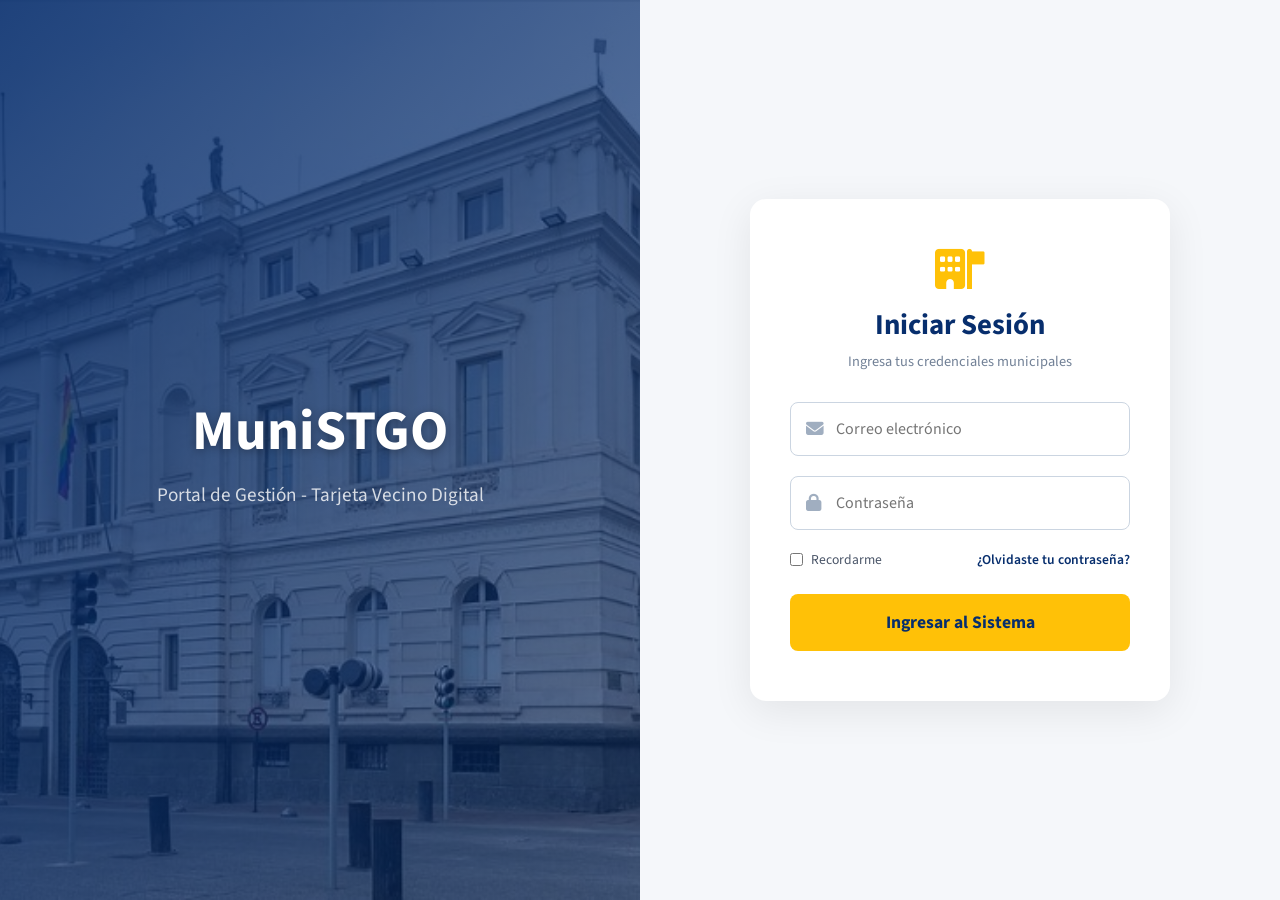
==== vistas/admin.html @ 97482620 "se agrego autentificacion para el login y panel de administrador." ====
<!DOCTYPE html>
<html lang="es">
<head>
    <meta charset="UTF-8">
    <meta name="viewport" content="width=device-width, initial-scale=1.0">
    <title>Panel de Administración | MuniSTGO</title>
    <link rel="preconnect" href="https://fonts.googleapis.com">
    <link rel="preconnect" href="https://fonts.gstatic.com" crossorigin>
    <link href="https://fonts.googleapis.com/css2?family=Source+Sans+3:wght@400;600;700&display=swap" rel="stylesheet">
    <link rel="stylesheet" href="https://cdnjs.cloudflare.com/ajax/libs/font-awesome/6.4.0/css/all.min.css">
    <link rel="stylesheet" href="../css/administrador.css">
</head>
<body class="admin-body">

    <div class="admin-wrapper">
        
        <aside class="admin-sidebar">
            <div class="sidebar-logo">
                <i class="fa-solid fa-building-flag"></i>
                <h2>MuniSTGO</h2>
                <span>Portal Administrativo</span>
            </div>

            <nav class="sidebar-nav">
                <ul>
                    <li><a href="#" class="nav-link active" data-target="seccion-inicio"><i class="fa-solid fa-house"></i> Inicio</a></li>
                </ul>

                <p class="nav-title">Gestión de Tarjetas</p>
                <ul>
                    <li><a href="#" class="nav-link" data-target="seccion-crear-tarjeta"><i class="fa-solid fa-id-card"></i> Crear Tarjeta Vecino</a></li>
                    <li><a href="#" class="nav-link" data-target="seccion-lista-tarjetas"><i class="fa-solid fa-list-check"></i> Listado de Tarjetas</a></li>
                </ul>

                <p class="nav-title">Gestión de Vecinos</p>
                <ul>
                    <li><a href="#" class="nav-link" data-target="seccion-crear-usuario"><i class="fa-solid fa-user-plus"></i> Crear Usuario/Vecino</a></li>
                    <li><a href="#" class="nav-link" data-target="seccion-lista-usuarios"><i class="fa-solid fa-users"></i> Directorio de Vecinos</a></li>
                </ul>
            </nav>

            <div class="sidebar-footer">
                <a href="login.html" class="btn-logout"><i class="fa-solid fa-arrow-right-from-bracket"></i> Cerrar Sesión</a>
            </div>
        </aside>

        <main class="admin-main">
            
            <header class="main-header-admin">
                <div class="header-search">
                    <i class="fa-solid fa-magnifying-glass"></i>
                    <input type="text" placeholder="Buscar por RUT o Nombre...">
                </div>
                <div class="header-user">
                    <span class="user-role">Administrador Sistema</span>
                    <div class="user-avatar"><i class="fa-solid fa-user-tie"></i></div>
                </div>
            </header>

            <div class="content-area">

                <section class="admin-section active-section" id="seccion-inicio">
                    <div class="section-intro">
                        <h2>Panel de Administración</h2>
                        <p>Bienvenido al portal de gestión municipal</p>
                    </div>

                    <div class="stats-grid">
                        <div class="stat-card">
                            <div class="stat-icon blue"><i class="fa-solid fa-users"></i></div>
                            <div class="stat-info">
                                <span class="stat-title">Usuarios Registrados</span>
                                <strong class="stat-value">1,245</strong>
                                <span class="stat-desc"><i class="fa-solid fa-arrow-trend-up"></i> +12% este mes</span>
                            </div>
                        </div>
                        <div class="stat-card">
                            <div class="stat-icon green"><i class="fa-solid fa-id-card"></i></div>
                            <div class="stat-info">
                                <span class="stat-title">Tarjetas Activas</span>
                                <strong class="stat-value">856</strong>
                                <span class="stat-desc"><i class="fa-solid fa-arrow-trend-up"></i> +5% este mes</span>
                            </div>
                        </div>
                        <div class="stat-card">
                            <div class="stat-icon yellow"><i class="fa-solid fa-gift"></i></div>
                            <div class="stat-info">
                                <span class="stat-title">Beneficios Activos</span>
                                <strong class="stat-value">42</strong>
                                <span class="stat-desc text-muted">Nuevos convenios</span>
                            </div>
                        </div>
                        <div class="stat-card">
                            <div class="stat-icon red"><i class="fa-solid fa-file-signature"></i></div>
                            <div class="stat-info">
                                <span class="stat-title">Consultas Hoy</span>
                                <strong class="stat-value">128</strong>
                                <span class="stat-desc text-muted">En tiempo real</span>
                            </div>
                        </div>
                    </div>
                </section>

                <section class="admin-section" id="seccion-crear-tarjeta" style="display: none;">
                    <div class="admin-card">
                        <div class="card-header">
                            <div class="card-icon"><i class="fa-solid fa-id-card"></i></div>
                            <div>
                                <h3>Generar Nueva Tarjeta Vecino</h3>
                                <p>Complete los datos para emitir una nueva credencial digital.</p>
                            </div>
                        </div>

                        <form class="admin-form" id="form-crear-tarjeta">
                            <div class="form-grid-2">
                                <div class="input-group">
                                    <label for="tarjeta-rut">RUT del Vecino <span class="required">*</span></label>
                                    <input type="text" id="tarjeta-rut" placeholder="Ej: 12345678-9" required>
                                </div>
                                <div class="input-group">
                                    <label for="tarjeta-telefono">Teléfono (Opcional)</label>
                                    <input type="tel" id="tarjeta-telefono" placeholder="Ej: +56 9 1234 5678">
                                </div>
                                <div class="input-group">
                                    <label for="tarjeta-nombres">Nombres <span class="required">*</span></label>
                                    <input type="text" id="tarjeta-nombres" placeholder="Ingrese nombres" required>
                                </div>
                                <div class="input-group">
                                    <label for="tarjeta-apellidos">Apellidos <span class="required">*</span></label>
                                    <input type="text" id="tarjeta-apellidos" placeholder="Ingrese apellidos" required>
                                </div>
                            </div>
                            <div class="form-actions">
                                <button type="button" class="btn-secondary">Cancelar</button>
                                <button type="submit" class="btn-primary"><i class="fa-solid fa-save"></i> Generar Tarjeta</button>
                            </div>
                        </form>
                    </div>
                </section>

                <section class="admin-section" id="seccion-crear-usuario" style="display: none;">
                    <div class="admin-card">
                        <div class="card-header">
                            <div class="card-icon"><i class="fa-solid fa-user-plus"></i></div>
                            <div>
                                <h3>Registrar Nuevo Usuario/Vecino</h3>
                                <p>Inscripción de un nuevo residente en la base de datos municipal.</p>
                            </div>
                        </div>

                        <form class="admin-form" id="form-crear-usuario">
                            <div class="form-grid-2">
                                <div class="input-group">
                                    <label for="vecino-rut">RUT <span class="required">*</span></label>
                                    <input type="text" id="vecino-rut" placeholder="Ej: 12345678-9" required>
                                </div>
                                <div class="input-group">
                                    <label for="vecino-fecha-nac">Fecha de Nacimiento <span class="required">*</span></label>
                                    <input type="date" id="vecino-fecha-nac" required>
                                </div>
                                <div class="input-group">
                                    <label for="vecino-nombres">Nombres <span class="required">*</span></label>
                                    <input type="text" id="vecino-nombres" placeholder="Ingrese nombres" required>
                                </div>
                                <div class="input-group">
                                    <label for="vecino-apellidos">Apellidos <span class="required">*</span></label>
                                    <input type="text" id="vecino-apellidos" placeholder="Ingrese apellidos" required>
                                </div>
                            </div>

                            <hr class="form-divider">

                            <div class="form-grid-2">
                                <div class="input-group span-2">
                                    <label for="vecino-direccion">Dirección de Residencia <span class="required">*</span></label>
                                    <input type="text" id="vecino-direccion" placeholder="Calle, Avenida, Pasaje..." required>
                                </div>
                                <div class="input-group">
                                    <label for="vecino-numero">Número de Dirección <span class="required">*</span></label>
                                    <input type="text" id="vecino-numero" placeholder="Ej: 1234" required>
                                </div>
                                <div class="input-group">
                                    <label for="vecino-telefono">Teléfono de Contacto <span class="required">*</span></label>
                                    <input type="tel" id="vecino-telefono" placeholder="Ej: +56 9 1234 5678" required>
                                </div>
                                <div class="input-group span-2">
                                    <label for="vecino-email">Correo Electrónico <span class="required">*</span></label>
                                    <input type="email" id="vecino-email" placeholder="ejemplo@correo.com" required>
                                </div>
                            </div>

                            <div class="form-actions">
                                <button type="button" class="btn-secondary">Limpiar Formulario</button>
                                <button type="submit" class="btn-primary"><i class="fa-solid fa-user-check"></i> Registrar Vecino</button>
                            </div>
                        </form>
                    </div>
                </section>

                <section class="admin-section" id="seccion-lista-tarjetas" style="display: none;">
                    <h2>Listado de Tarjetas</h2><p>Módulo en construcción...</p>
                </section>
                <section class="admin-section" id="seccion-lista-usuarios" style="display: none;">
                    <h2>Directorio de Vecinos</h2><p>Módulo en construcción...</p>
                </section>

            </div>
        </main>
    </div>

    <script src="../js/auth.js"></script>
    <script src="../js/admin.js"></script>
</body>
</html>
---- css/administrador.css ----
:root {
    --primary-blue: #072E6D;
    --secondary-yellow: #FFC107;
    --tertiary-yellow: #FCB600;
    --dark-text: #2D3748;
    --gray-text: #718096;
    --light-bg: #F4F7FE;
    --white: #FFFFFF;
    --border-color: #E2E8F0;
    --danger: #E53E3E;
    
    /* Colores para las tarjetas de estadísticas */
    --stat-blue: #3182ce;
    --stat-green: #38a169;
    --stat-yellow: #d69e2e;
    --stat-red: #e53e3e;
}

* {
    margin: 0;
    padding: 0;
    box-sizing: border-box;
    font-family: 'Source Sans 3', sans-serif;
}

.admin-body {
    background-color: var(--light-bg);
    color: var(--dark-text);
    height: 100vh;
    overflow: hidden;
}

.admin-wrapper {
    display: flex;
    height: 100vh;
}

.admin-sidebar {
    width: 280px;
    background-color: var(--primary-blue);
    color: var(--white);
    display: flex;
    flex-direction: column;
    box-shadow: 4px 0 15px rgba(0,0,0,0.05);
    z-index: 10;
}

.sidebar-logo {
    padding: 30px 20px;
    text-align: center;
    border-bottom: 1px solid rgba(255,255,255,0.1);
}

.sidebar-logo i { font-size: 2.5rem; color: var(--secondary-yellow); margin-bottom: 10px; }
.sidebar-logo h2 { font-size: 1.5rem; letter-spacing: 1px; }
.sidebar-logo span { font-size: 0.8rem; color: rgba(255,255,255,0.7); text-transform: uppercase; letter-spacing: 1px; }

.sidebar-nav {
    flex: 1;
    padding: 20px 0;
    overflow-y: auto;
}

.nav-title {
    font-size: 0.75rem;
    color: rgba(255,255,255,0.5);
    text-transform: uppercase;
    letter-spacing: 1px;
    margin: 15px 20px 5px;
    font-weight: 700;
}

.sidebar-nav ul { list-style: none; }

.sidebar-nav a {
    display: flex;
    align-items: center;
    gap: 12px;
    padding: 12px 20px;
    color: #cbd5e1;
    text-decoration: none;
    font-size: 0.95rem;
    transition: all 0.3s ease;
}

.sidebar-nav a i { font-size: 1.1rem; width: 20px; text-align: center; }

.sidebar-nav a:hover, .sidebar-nav a.active {
    background-color: rgba(255,255,255,0.1);
    color: var(--white);
    border-left: 4px solid var(--secondary-yellow);
}

.sidebar-footer { padding: 20px; border-top: 1px solid rgba(255,255,255,0.1); }

.btn-logout {
    display: flex;
    align-items: center;
    gap: 10px;
    color: #cbd5e1;
    text-decoration: none;
    transition: color 0.3s;
}
.btn-logout:hover { color: var(--secondary-yellow); }

.admin-main {
    flex: 1;
    display: flex;
    flex-direction: column;
    overflow-y: auto;
}

.main-header-admin {
    background-color: var(--white);
    height: 70px;
    min-height: 70px;
    padding: 0 40px;
    display: flex;
    justify-content: space-between;
    align-items: center;
    box-shadow: 0 2px 10px rgba(0,0,0,0.02);
    z-index: 5;
}

.header-search { position: relative; width: 300px; }
.header-search i { position: absolute; left: 15px; top: 50%; transform: translateY(-50%); color: var(--gray-text); }
.header-search input {
    width: 100%; padding: 10px 10px 10px 40px; border: 1px solid var(--border-color);
    border-radius: 20px; background-color: var(--light-bg); outline: none;
}
.header-search input:focus { border-color: var(--primary-blue); }

.header-user { display: flex; align-items: center; gap: 15px; }
.user-role { font-size: 0.9rem; font-weight: 600; color: var(--gray-text); }
.user-avatar { width: 40px; height: 40px; background-color: var(--primary-blue); color: var(--secondary-yellow); border-radius: 50%; display: flex; align-items: center; justify-content: center; font-size: 1.2rem; }

.content-area {
    padding: 40px;
    max-width: 1200px;
    margin: 0 auto;
    width: 100%;
}

/* Animación sutil al cambiar de pestaña */
.admin-section { animation: fadeIn 0.3s ease; }
@keyframes fadeIn {
    from { opacity: 0; transform: translateY(10px); }
    to { opacity: 1; transform: translateY(0); }
}

.section-intro { margin-bottom: 30px; }
.section-intro h2 { color: var(--primary-blue); font-size: 1.8rem; margin-bottom: 5px; }
.section-intro p { color: var(--gray-text); font-size: 1rem; }

.stats-grid {
    display: grid;
    grid-template-columns: repeat(auto-fit, minmax(240px, 1fr));
    gap: 24px;
}

.stat-card {
    background: var(--white);
    padding: 24px;
    border-radius: 12px;
    box-shadow: 0 4px 20px rgba(0,0,0,0.04);
    display: flex;
    align-items: center;
    gap: 20px;
    border: 1px solid var(--border-color);
    transition: transform 0.2s;
}

.stat-card:hover { transform: translateY(-3px); }

.stat-icon {
    width: 60px;
    height: 60px;
    border-radius: 50%;
    display: flex;
    align-items: center;
    justify-content: center;
    font-size: 1.5rem;
}

.stat-icon.blue { background: rgba(49, 130, 206, 0.1); color: var(--stat-blue); }
.stat-icon.green { background: rgba(56, 161, 105, 0.1); color: var(--stat-green); }
.stat-icon.yellow { background: rgba(214, 158, 46, 0.1); color: var(--stat-yellow); }
.stat-icon.red { background: rgba(229, 62, 62, 0.1); color: var(--stat-red); }

.stat-info { display: flex; flex-direction: column; }
.stat-title { font-size: 0.85rem; color: var(--gray-text); font-weight: 600; text-transform: uppercase; letter-spacing: 0.5px; }
.stat-value { font-size: 1.8rem; color: var(--dark-text); font-weight: 700; line-height: 1.2; }
.stat-desc { font-size: 0.8rem; font-weight: 600; margin-top: 4px; }
.stat-desc i { margin-right: 4px; }

/* Colores para el texto secundario de estadísticas */
.stat-card:nth-child(1) .stat-desc { color: var(--stat-green); }
.stat-card:nth-child(2) .stat-desc { color: var(--stat-green); }
.text-muted { color: #a0aec0 !important; font-weight: 400 !important; }

.admin-card {
    background: var(--white);
    border-radius: 12px;
    box-shadow: 0 4px 20px rgba(0,0,0,0.04);
    padding: 30px;
    border: 1px solid var(--border-color);
}

.card-header {
    display: flex;
    align-items: center;
    gap: 15px;
    margin-bottom: 30px;
    padding-bottom: 20px;
    border-bottom: 1px solid var(--border-color);
}

.card-icon {
    width: 50px;
    height: 50px;
    background-color: rgba(7, 46, 109, 0.1);
    color: var(--primary-blue);
    border-radius: 10px;
    display: flex;
    align-items: center;
    justify-content: center;
    font-size: 1.5rem;
}

.card-header h3 { color: var(--primary-blue); font-size: 1.3rem; margin-bottom: 4px; }
.card-header p { color: var(--gray-text); font-size: 0.9rem; }

/* Grilla del Formulario */
.form-grid-2 {
    display: grid;
    grid-template-columns: repeat(2, 1fr);
    gap: 20px 25px;
}

.span-2 { grid-column: span 2; }

.input-group { display: flex; flex-direction: column; gap: 8px; }
.input-group label { font-size: 0.9rem; font-weight: 600; color: var(--dark-text); }
.required { color: var(--danger); margin-left: 2px; }

.input-group input {
    padding: 12px 15px;
    border: 1px solid var(--border-color);
    border-radius: 8px;
    font-size: 0.95rem;
    color: var(--dark-text);
    transition: all 0.3s;
}

.input-group input:focus {
    border-color: var(--primary-blue);
    outline: none;
    box-shadow: 0 0 0 3px rgba(7, 46, 109, 0.1);
}

.form-divider { border: 0; height: 1px; background-color: var(--border-color); margin: 25px 0; }

/* Botones de acción del formulario */
.form-actions {
    display: flex;
    justify-content: flex-end;
    gap: 15px;
    margin-top: 30px;
    padding-top: 20px;
    border-top: 1px solid var(--border-color);
}

.btn-primary, .btn-secondary {
    padding: 12px 24px;
    border-radius: 8px;
    font-weight: 600;
    font-size: 0.95rem;
    cursor: pointer;
    transition: all 0.3s;
    display: flex;
    align-items: center;
    gap: 8px;
    border: none;
}

.btn-primary { background-color: var(--primary-blue); color: var(--white); }
.btn-primary:hover { background-color: var(--secondary-yellow); color: var(--primary-blue); }

.btn-secondary { background-color: transparent; color: var(--gray-text); border: 1px solid var(--border-color); }
.btn-secondary:hover { background-color: var(--light-bg); color: var(--dark-text); }

/* --- RESPONSIVIDAD --- */
@media (max-width: 992px) {
    .form-grid-2 { grid-template-columns: 1fr; }
    .span-2 { grid-column: span 1; }
}

@media (max-width: 768px) {
    .admin-sidebar { display: none; }
    .content-area { padding: 20px; }
}
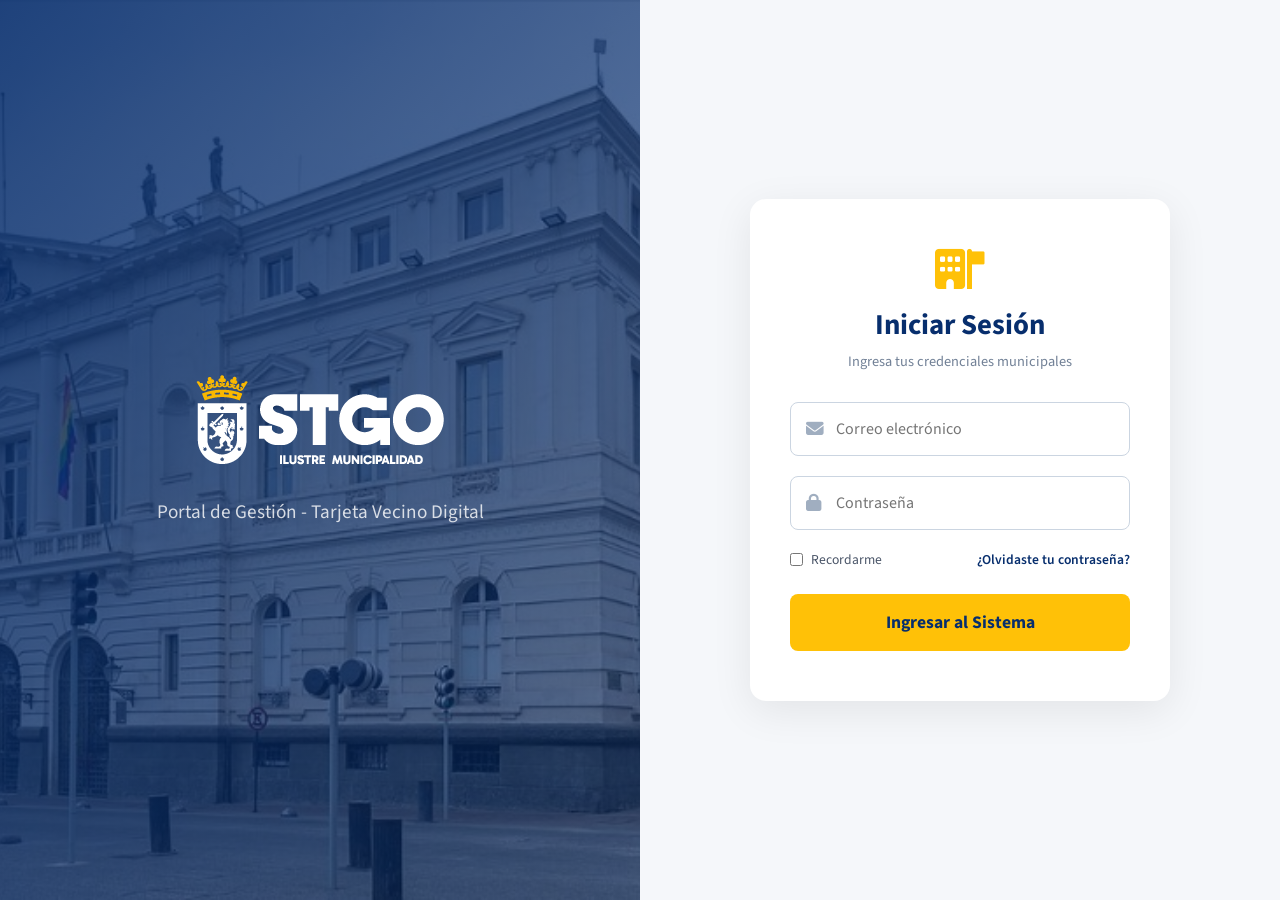
==== commit dc23b299: "Modificacion de munistgo por imagen de logo en plantillas index, login y admin" ====
--- a/vistas/admin.html
+++ b/vistas/admin.html
@@ -17,7 +17,7 @@
         <aside class="admin-sidebar">
             <div class="sidebar-logo">
                 <i class="fa-solid fa-building-flag"></i>
-                <h2>MuniSTGO</h2>
+                <h2><img src="../img/imagen_0.png" alt="Logo" style="height: 30px; width: auto;"></h2>
                 <span>Portal Administrativo</span>
             </div>
 
@@ -183,9 +183,15 @@
                                     <label for="vecino-telefono">Teléfono de Contacto <span class="required">*</span></label>
                                     <input type="tel" id="vecino-telefono" placeholder="Ej: +56 9 1234 5678" required>
                                 </div>
-                                <div class="input-group span-2">
+                                
+                                <div class="input-group">
                                     <label for="vecino-email">Correo Electrónico <span class="required">*</span></label>
                                     <input type="email" id="vecino-email" placeholder="ejemplo@correo.com" required>
+                                </div>
+                                
+                                <div class="input-group">
+                                    <label for="vecino-serial">Número de Serie <span class="required">*</span></label>
+                                    <input type="text" id="vecino-serial" placeholder="Ej: SN-123456" required>
                                 </div>
                             </div>
 
